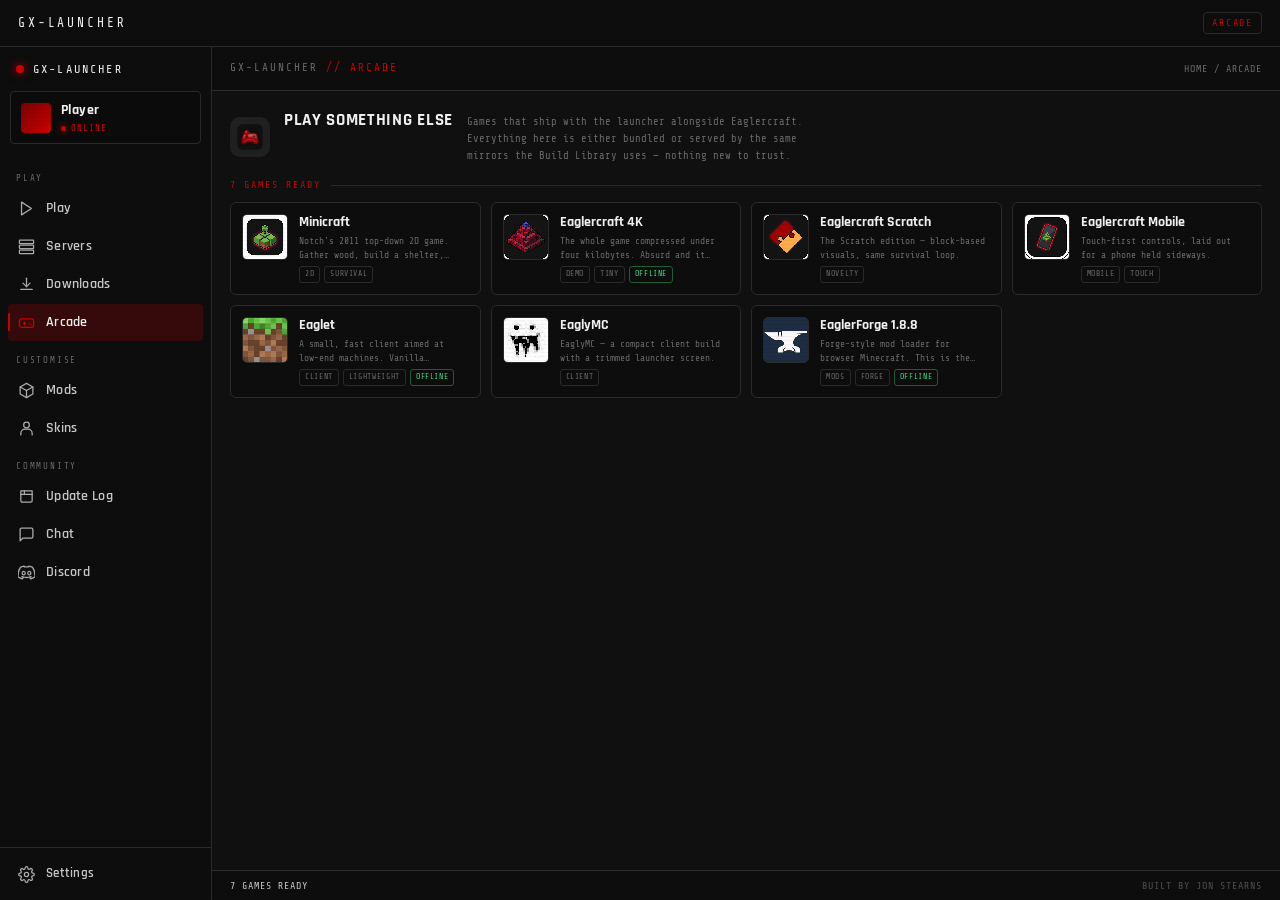
==== arcade.html @ 81efd7b9 "Add Arcade page for non-Minecraft games, fix top-bar layout - arcade.html/arcade.js/arcade-data.js: " ====
<!DOCTYPE html>
<html lang="en">
<head>
  <meta charset="UTF-8">
  <meta name="viewport" content="width=device-width, initial-scale=1.0, viewport-fit=cover">
  <title>Arcade — GX-Launcher</title>
  <link rel="icon" type="image/png" href="resources/main.png">
  <link rel="stylesheet" href="styles.css">
  <style>
    .arcade-wrap {
      flex: 1;
      min-height: 0;
      overflow-y: auto;
      padding: var(--pad);
    }
    .arcade-intro {
      display: flex;
      flex-wrap: wrap;
      align-items: baseline;
      gap: 8px 14px;
      margin-bottom: 14px;
    }
    .arcade-mark {
      width: 40px;
      height: 40px;
      border-radius: 10px;
      flex: none;
      align-self: center;
      border: 1px solid var(--line);
    }
    .arcade-intro h2 {
      font-size: 17px;
      font-weight: 700;
      letter-spacing: .04em;
      text-transform: uppercase;
      color: var(--text-bright);
    }
    .arcade-intro p {
      font-family: var(--mono);
      font-size: 10.5px;
      color: var(--text-dim);
      max-width: 62ch;
      line-height: 1.6;
    }

    .arcade-group { margin-bottom: 26px; }
    .arcade-group-title {
      display: flex;
      align-items: center;
      gap: 10px;
      font-family: var(--mono);
      font-size: 10px;
      letter-spacing: .2em;
      text-transform: uppercase;
      color: var(--accent);
      margin-bottom: 10px;
    }
    .arcade-group-title::after {
      content: '';
      flex: 1;
      height: 1px;
      background: var(--border);
    }

    .arcade-grid {
      display: grid;
      grid-template-columns: repeat(auto-fill, minmax(210px, 1fr));
      gap: 10px;
    }

    .game-card {
      position: relative;
      display: flex;
      gap: 11px;
      padding: 11px;
      background: var(--panel);
      border: 1px solid var(--border);
      border-radius: 6px;
      cursor: pointer;
      text-align: left;
      transition: border-color .14s, background .14s, transform .14s;
    }
    .game-card:hover {
      border-color: var(--accent);
      background: var(--bg2);
      transform: translateY(-1px);
    }
    .game-card:focus-visible { outline: 2px solid var(--accent); outline-offset: 2px; }

    .game-icon {
      width: 46px;
      height: 46px;
      flex: 0 0 auto;
      border-radius: 5px;
      background: var(--bg3);
      border: 1px solid var(--border);
      display: grid;
      place-items: center;
      overflow: hidden;
      font-family: var(--mono);
      font-size: 17px;
      color: var(--text-dim);
      image-rendering: pixelated;
    }
    .game-icon img { width: 100%; height: 100%; object-fit: contain; }

    .game-meta { min-width: 0; display: flex; flex-direction: column; gap: 3px; justify-content: center; }
    .game-name {
      font-size: 14px;
      font-weight: 700;
      color: var(--text-bright);
      line-height: 1.2;
      overflow: hidden;
      text-overflow: ellipsis;
      white-space: nowrap;
    }
    .game-blurb {
      font-family: var(--mono);
      font-size: 9.5px;
      line-height: 1.5;
      color: var(--text-dim);
      display: -webkit-box;
      -webkit-line-clamp: 2;
      -webkit-box-orient: vertical;
      overflow: hidden;
    }
    .game-tags { display: flex; gap: 4px; flex-wrap: wrap; margin-top: 1px; }

    .game-card .game-play {
      position: absolute;
      top: 9px; right: 9px;
      width: 22px; height: 22px;
      display: grid;
      place-items: center;
      border-radius: 50%;
      background: var(--accent);
      color: #fff;
      opacity: 0;
      transform: scale(.8);
      transition: opacity .14s, transform .14s;
    }
    .game-card:hover .game-play { opacity: 1; transform: scale(1); }
    .game-play svg { width: 10px; height: 10px; fill: currentColor; stroke: none; margin-left: 1px; }

    .arcade-empty {
      padding: 40px 20px;
      text-align: center;
      font-family: var(--mono);
      font-size: 11px;
      line-height: 1.9;
      color: var(--text-dim);
    }

    @media (max-width: 620px) {
      .arcade-grid { grid-template-columns: 1fr; }
      .arcade-wrap { padding: 10px; }
      .game-card { padding: 10px; }
    }
  </style>
</head>
<body>

<div class="launcher">

  <header class="titlebar">
    <button class="nav-toggle" onclick="gxToggleNav()" aria-label="Menu"><span></span><span></span><span></span></button>
    <div class="titlebar-title">GX-LAUNCHER</div>
    <div class="titlebar-right">
      <span class="titlebar-mark" id="gx-title-mark">arcade</span>
    </div>
  </header>

  <div class="content">

        <aside class="sidebar" id="gx-sidebar">
      <div class="sidebar-head">
        <div class="brand"><div class="brand-dot"></div><span class="brand-name">GX-LAUNCHER</span></div>
        <button class="sidebar-close" onclick="gxToggleNav()" aria-label="Close menu">&times;</button>
      </div>
      <div class="profile">
        <div class="profile-avatar" aria-hidden="true"></div>
        <div class="profile-text">
          <span class="profile-name" id="profile-name">Player</span>
          <span class="profile-status"><i class="status-dot"></i>ONLINE</span>
        </div>
      </div>
      <nav class="nav">
        <div class="nav-section-label">Play</div>
        <a class="nav-item" href="#" onclick="redirectToMain()"><svg class="nav-svg" viewBox="0 0 24 24"><polygon points="5 3 19 12 5 21 5 3"/></svg><span class="nav-label">Play</span></a>
        <a class="nav-item" href="#" onclick="redirectToServers()"><svg class="nav-svg" viewBox="0 0 24 24"><rect x="2" y="3" width="20" height="5" rx="1"/><rect x="2" y="10" width="20" height="5" rx="1"/><rect x="2" y="17" width="20" height="5" rx="1"/></svg><span class="nav-label">Servers</span></a>
        <a class="nav-item" href="#" onclick="redirectToDownloads()"><svg class="nav-svg" viewBox="0 0 24 24"><line x1="12" y1="3" x2="12" y2="15"/><polyline points="7 10 12 15 17 10"/><line x1="4" y1="19" x2="20" y2="19"/></svg><span class="nav-label">Downloads</span></a>
        <a class="nav-item active" href="arcade.html"><svg class="nav-svg" viewBox="0 0 24 24"><rect x="2" y="7" width="20" height="12" rx="3"/><line x1="7.5" y1="13" x2="10.5" y2="13"/><line x1="9" y1="11.5" x2="9" y2="14.5"/><circle cx="15.5" cy="12.5" r=".9" fill="currentColor" stroke="none"/><circle cx="17.8" cy="14.8" r=".9" fill="currentColor" stroke="none"/></svg><span class="nav-label">Arcade</span></a>
        <div class="nav-section-label">Customise</div>
        <a class="nav-item" href="#" onclick="redirectToMods()"><svg class="nav-svg" viewBox="0 0 24 24"><path d="M12 2l9 5v10l-9 5-9-5V7z"/><polyline points="3 7 12 12 21 7"/><line x1="12" y1="12" x2="12" y2="22"/></svg><span class="nav-label">Mods</span></a>
        <a class="nav-item" href="#" onclick="redirectToSkins()"><svg class="nav-svg" viewBox="0 0 24 24"><circle cx="12" cy="7" r="4"/><path d="M4 21v-2a6 6 0 0 1 6-6h4a6 6 0 0 1 6 6v2"/></svg><span class="nav-label">Skins</span></a>
        <div class="nav-section-label">Community</div>
        <a class="nav-item" href="#" onclick="redirectToNews()"><svg class="nav-svg" viewBox="0 0 24 24"><path d="M4 4h16v14a2 2 0 01-2 2H6a2 2 0 01-2-2V4z"/><line x1="4" y1="9" x2="20" y2="9"/><line x1="9" y1="4" x2="9" y2="9"/></svg><span class="nav-label">Update Log</span></a>
        <a class="nav-item" href="#" onclick="redirectToChat()"><svg class="nav-svg" viewBox="0 0 24 24"><path d="M21 15a2 2 0 01-2 2H7l-4 4V5a2 2 0 012-2h14a2 2 0 012 2z"/></svg><span class="nav-label">Chat</span></a>
        <a class="nav-item" href="#" onclick="window.open('https://discord.gg/qQBamNZSwz', '_blank')"><svg class="nav-svg" viewBox="0 0 24 24" fill="currentColor"><path d="M20.317 4.37a19.79 19.79 0 0 0-4.885-1.515.074.074 0 0 0-.079.037c-.21.375-.444.864-.608 1.25a18.27 18.27 0 0 0-5.487 0 12.64 12.64 0 0 0-.617-1.25.077.077 0 0 0-.079-.037A19.736 19.736 0 0 0 3.677 4.37a.07.07 0 0 0-.032.027C.533 9.046-.32 13.58.099 18.057a.082.082 0 0 0 .031.057 19.9 19.9 0 0 0 5.993 3.03.078.078 0 0 0 .084-.028 14.09 14.09 0 0 0 1.226-1.994.076.076 0 0 0-.041-.106 13.107 13.107 0 0 1-1.872-.892.077.077 0 0 1-.008-.128 10.2 10.2 0 0 0 .372-.292.074.074 0 0 1 .077-.01c3.928 1.793 8.18 1.793 12.062 0a.074.074 0 0 1 .078.01c.12.098.246.198.373.292a.077.077 0 0 1-.006.128 12.299 12.299 0 0 1-1.873.892.076.076 0 0 0-.04.106c.36.698.772 1.362 1.225 1.994a.076.076 0 0 0 .084.028 19.839 19.839 0 0 0 6.002-3.03.077.077 0 0 0 .032-.057c.5-5.177-.838-9.674-3.549-13.66a.061.061 0 0 0-.031-.028zM8.02 15.33c-1.183 0-2.157-1.085-2.157-2.419 0-1.333.955-2.419 2.157-2.419 1.21 0 2.176 1.096 2.157 2.42 0 1.333-.955 2.418-2.157 2.418zm7.975 0c-1.183 0-2.157-1.085-2.157-2.419 0-1.333.955-2.419 2.157-2.419 1.21 0 2.176 1.096 2.157 2.42 0 1.333-.946 2.418-2.157 2.418z"</svg><span class="nav-label">Discord</span></a>
      </nav>
      <div class="sidebar-foot">
        <a class="nav-item" href="#" onclick="redirectToSettings()"><svg class="nav-svg" viewBox="0 0 24 24"><circle cx="12" cy="12" r="3"/><path d="M19.4 15a1.65 1.65 0 00.33 1.82l.06.06a2 2 0 010 2.83 2 2 0 01-2.83 0l-.06-.06a1.65 1.65 0 00-1.82-.33 1.65 1.65 0 00-1 1.51V21a2 2 0 01-4 0v-.09A1.65 1.65 0 009 19.4a1.65 1.65 0 00-1.82.33l-.06.06a2 2 0 01-2.83-2.83l.06-.06A1.65 1.65 0 004.68 15a1.65 1.65 0 00-1.51-1H3a2 2 0 010-4h.09A1.65 1.65 0 004.6 9a1.65 1.65 0 00-.33-1.82l-.06-.06a2 2 0 012.83-2.83l.06.06A1.65 1.65 0 009 4.68a1.65 1.65 0 001-1.51V3a2 2 0 014 0v.09a1.65 1.65 0 001 1.51 1.65 1.65 0 001.82-.33l.06-.06a2 2 0 012.83 2.83l-.06.06A1.65 1.65 0 0019.4 9a1.65 1.65 0 001.51 1H21a2 2 0 010 4h-.09a1.65 1.65 0 00-1.51 1z"/></svg><span class="nav-label">Settings</span></a>
      </div>
    </aside>

    <main class="main-panel">
      <div class="top-bar">
        <div class="game-title">GX-LAUNCHER <span>// ARCADE</span></div>
        <div class="breadcrumb">HOME / ARCADE</div>
      </div>

      <div class="arcade-wrap">
        <div class="arcade-intro">
          <img class="arcade-mark" src="resources/icons/arcade.png" alt="">
          <h2>Play something else</h2>
          <p>Games that ship with the launcher alongside Eaglercraft. Everything here is either bundled
             or served by the same mirrors the Build Library uses — nothing new to trust.</p>
        </div>

        <div id="arcade-groups">
          <div class="arcade-empty">Loading games…</div>
        </div>
      </div>

      <div class="bottom-bar">
        <div class="status-line" id="status-line">READY</div>
        <div class="credit">Built by Jon Stearns</div>
      </div>
    </main>

  </div>
</div>

<div class="nav-scrim" id="nav-scrim" onclick="gxToggleNav()"></div>

<!-- Loading overlay -->
<div class="loading-overlay" id="loading-overlay">
  <div class="loading-text" id="loading-text">FETCHING...</div>
  <div class="loading-bar-wrap"><div class="loading-bar" id="loading-bar"></div></div>
</div>

<div class="toast" id="toast"></div>

<script src="local-builds.js" defer></script>
<script src="builds-data.js" defer></script>
<script src="catalog.js" defer></script>
<script src="arcade-data.js" defer></script>
<script src="script.js" defer></script>
<script src="arcade.js" defer></script>
</body>
</html>
---- styles.css ----
@import url('https://fonts.googleapis.com/css2?family=Share+Tech+Mono&family=Rajdhani:wght@500;600;700&display=swap');

/* ============================================================
   GX-LAUNCHER 3.0 — LAYOUT

   Structure
     .launcher      viewport-sized shell
       .titlebar    slim top bar: menu toggle, name, page
       .content     flex row
         .sidebar   fixed rail (drawer under 1000px)
         .main-panel
           .play-workspace  stage + library (single column under 900px)
           .statusbar       bottom status strip

   Token-driven: every colour comes from a --var so the nine themes in
   settings keep working without touching a single rule here.
   ============================================================ */

/* ===== TOKENS ===== */
:root {
  --ui-scale:    1;

  --accent:      #cc0000;
  --accent-hi:   #ff2222;
  --accent-dim:  #7a0000;
  --accent-glow: rgba(200, 0, 0, 0.22);
  --bg:          #070707;
  --bg2:         #0b0b0b;
  --bg3:         #101010;
  --panel:       #0d0d0d;
  --border:      #242424;
  --border2:     #8a0000;
  --scroll:      #3a3a3a;
  --line2:       #404040;
  --text:        #c8c8c8;
  --text-dim:    #6a6a6a;
  --text-bright: #f2f2f2;
  --hover:       rgba(255,255,255,0.04);

  --mono:        'Share Tech Mono', ui-monospace, monospace;
  --sans:        'Rajdhani', 'Segoe UI', system-ui, sans-serif;

  /* layout rhythm */
  --rail-w:      212px;
  --titlebar-h:  46px;
  --statusbar-h: 30px;
  --radius:      4px;
  --gap:         14px;
  --pad:         18px;

  /* elevation */
  --shadow-sm:   0 1px 2px rgba(0,0,0,.4);
  --shadow-md:   0 8px 24px rgba(0,0,0,.45);
  --shadow-lg:   0 18px 48px rgba(0,0,0,.55);
}

/* ---- theme overrides (kept from the 2.x set) ---- */
[data-theme="green"] {
  --accent:      #00cc44;
  --accent-hi:   #00ff55;
  --accent-dim:  #006622;
  --accent-glow: rgba(0, 180, 60, 0.15);
  --border2:     #404040;
}
[data-theme="blood"] {
  --accent:      #cc0000;
  --accent-hi:   #ff4444;
  --accent-dim:  #800000;
  --accent-glow: rgba(200, 0, 0, 0.22);
  --border2:     #4a0000;
  --bg:          #070707;
  --bg2:         #0b0b0b;
  --bg3:         #101010;
  --panel:       #0d0d0d;
}
[data-theme="midnight"] {
  --accent:      #5566ff;
  --accent-hi:   #7788ff;
  --accent-dim:  #2233bb;
  --accent-glow: rgba(80, 100, 255, 0.18);
  --border2:     #1a2050;
  --bg:          #070710;
  --bg2:         #0c0c1a;
  --bg3:         #111125;
  --panel:       #0e0e1e;
}
[data-theme="ash"] {
  --accent:      #999999;
  --accent-hi:   #cccccc;
  --accent-dim:  #555555;
  --accent-glow: rgba(150, 150, 150, 0.15);
  --border2:     #404040;
}
[data-theme="amber"] {
  --accent:      #cc7700;
  --accent-hi:   #ffaa00;
  --accent-dim:  #7a4400;
  --accent-glow: rgba(200, 120, 0, 0.18);
  --border2:     #3a2200;
  --bg:          #090600;
  --bg2:         #100d00;
  --bg3:         #181200;
  --panel:       #130f00;
}
[data-theme="blue"] {
  --accent:      #3d8bff;
  --accent-hi:   #6aa8ff;
  --accent-dim:  #1c4a99;
  --accent-glow: rgba(60, 130, 255, 0.16);
  --border2:     #404040;
}
[data-theme="amber-grey"] {
  --accent:      #e07b00;
  --accent-hi:   #ffa326;
  --accent-dim:  #8a4a00;
  --accent-glow: rgba(224, 123, 0, 0.16);
  --border2:     #404040;
}
[data-theme="matrix"] {
  --accent:      #00cc44;
  --accent-hi:   #00ff55;
  --accent-dim:  #006622;
  --accent-glow: rgba(0, 180, 60, 0.15);
  --bg:          #010a04;
  --bg2:         #04110a;
  --bg3:         #07180e;
  --panel:       #05130a;
  --border:      #12331f;
  --border2:     #003318;
  --text:        #9fd9b0;
  --text-dim:    #2f6b44;
  --text-bright: #d6ffe3;
}
[data-theme="light"] {
  --accent:      #cc0000;
  --accent-hi:   #e01010;
  --accent-dim:  #e8a0a0;
  --accent-glow: rgba(200, 0, 0, 0.12);
  --bg:          #f1f1f1;
  --bg2:         #e7e7e7;
  --bg3:         #dddddd;
  --panel:       #fafafa;
  --border:      #cfcfcf;
  --border2:     #b5b5b5;
  --text:        #333333;
  --text-dim:    #7a7a7a;
  --text-bright: #111111;
  --hover:       rgba(0,0,0,0.05);
  --scroll:      #b5b5b5;
  --line2:       #b5b5b5;
}

/* ===== RESET ===== */
*, *::before, *::after { margin: 0; padding: 0; box-sizing: border-box; }
html { height: 100%; -webkit-text-size-adjust: 100%; }
body {
  width: 100%;
  height: 100%;
  overflow: hidden;
  background: var(--bg);
  color: var(--text);
  font-family: var(--sans);
  font-size: 15px;
  line-height: 1.35;
  display: flex;
  flex-direction: column;
  -webkit-font-smoothing: antialiased;
}
button, input, select { font: inherit; color: inherit; }
button { background: none; border: none; cursor: pointer; }
svg { stroke: currentColor; fill: none; stroke-width: 1.8; stroke-linecap: round; stroke-linejoin: round; }
a { color: inherit; text-decoration: none; }
::selection { background: var(--accent); color: #fff; }

/* scanline texture, opt-out via reduce-motion */
body::before {
  content: '';
  position: fixed;
  inset: 0;
  pointer-events: none;
  z-index: 9000;
  opacity: .5;
  background: repeating-linear-gradient(0deg, transparent, transparent 3px, rgba(0,0,0,.06) 3px, rgba(0,0,0,.06) 4px);
}

/* ===== SCROLLBARS ===== */
* { scrollbar-width: thin; scrollbar-color: var(--scroll) transparent; }
*::-webkit-scrollbar { width: 8px; height: 8px; }
*::-webkit-scrollbar-track { background: transparent; }
*::-webkit-scrollbar-thumb { background: var(--scroll); border-radius: 4px; border: 2px solid transparent; background-clip: padding-box; }
*::-webkit-scrollbar-thumb:hover { background: var(--text-dim); background-clip: padding-box; }

/* ===== SHELL ===== */
.launcher {
  flex: 0 0 auto;
  width: 100%;
  height: 100%;
  min-height: 0;
  display: flex;
  flex-direction: column;
  background: var(--bg2);
  position: relative;
  overflow: hidden;
}
/* zoom scales the resolved box, so divide first to stay viewport-sized */
@supports (zoom: 1) {
  .launcher {
    zoom: var(--ui-scale);
    width: calc(100% / var(--ui-scale));
    height: calc(100% / var(--ui-scale));
  }
}

/* ===== TITLEBAR ===== */
.titlebar {
  height: var(--titlebar-h);
  flex-shrink: 0;
  display: flex;
  align-items: center;
  gap: 12px;
  padding: 0 var(--pad);
  background: var(--panel);
  border-bottom: 1px solid var(--border);
  padding-top: env(safe-area-inset-top);
  box-sizing: content-box;
}
.titlebar-title {
  font-family: var(--mono);
  font-size: 13px;
  letter-spacing: .22em;
  text-transform: uppercase;
  color: var(--text-bright);
}
.titlebar-right { margin-left: auto; display: flex; align-items: center; gap: 10px; }
.titlebar-mark {
  font-family: var(--mono);
  font-size: 10px;
  letter-spacing: .18em;
  text-transform: uppercase;
  color: var(--accent);
  border: 1px solid var(--border);
  padding: 3px 8px;
  border-radius: var(--radius);
}
.nav-toggle {
  display: none;
  width: 34px; height: 34px;
  flex-direction: column;
  justify-content: center;
  gap: 4px;
  padding: 0 7px;
  border: 1px solid var(--border);
  border-radius: var(--radius);
}
.nav-toggle span { display: block; height: 1.5px; background: var(--text); border-radius: 1px; }
.nav-toggle:hover { border-color: var(--accent); }
.nav-toggle:hover span { background: var(--accent); }

/* ===== CONTENT ROW ===== */
.content {
  flex: 1;
  min-height: 0;
  display: flex;
  overflow: hidden;
}

/* ===== SIDEBAR ===== */
.sidebar {
  width: var(--rail-w);
  flex-shrink: 0;
  display: flex;
  flex-direction: column;
  gap: 2px;
  background: var(--panel);
  border-right: 1px solid var(--border);
  overflow: hidden;
}
.sidebar-head {
  display: flex;
  align-items: center;
  gap: 9px;
  padding: 14px 16px 12px;
}
.brand { display: flex; align-items: center; gap: 9px; min-width: 0; }
.brand-dot {
  width: 8px; height: 8px;
  border-radius: 50%;
  background: var(--accent);
  box-shadow: 0 0 10px var(--accent);
  flex-shrink: 0;
}
.brand-name {
  font-family: var(--mono);
  font-size: 12px;
  letter-spacing: .18em;
  color: var(--text-bright);
  white-space: nowrap;
}
.sidebar-close { display: none; margin-left: auto; font-size: 22px; line-height: 1; color: var(--text-dim); }

.profile {
  display: flex;
  align-items: center;
  gap: 10px;
  margin: 0 10px 10px;
  padding: 9px 10px;
  background: var(--bg2);
  border: 1px solid var(--border);
  border-radius: var(--radius);
}
.profile-avatar {
  width: 30px; height: 30px;
  flex-shrink: 0;
  border-radius: var(--radius);
  background:
    linear-gradient(135deg, var(--accent-dim), var(--accent)),
    var(--bg3);
  image-rendering: pixelated;
}
.profile-text { min-width: 0; display: flex; flex-direction: column; gap: 2px; }
.profile-name {
  font-size: 14px;
  font-weight: 700;
  color: var(--text-bright);
  letter-spacing: .03em;
  white-space: nowrap;
  overflow: hidden;
  text-overflow: ellipsis;
}
.profile-status {
  font-family: var(--mono);
  font-size: 9px;
  letter-spacing: .12em;
  color: var(--accent);
  display: flex;
  align-items: center;
  gap: 5px;
}
.status-dot {
  width: 5px; height: 5px;
  border-radius: 50%;
  background: var(--accent);
  box-shadow: 0 0 6px var(--accent);
  display: inline-block;
}

.nav {
  flex: 1;
  min-height: 0;
  overflow-y: auto;
  padding: 4px 8px 8px;
  display: flex;
  flex-direction: column;
  gap: 1px;
}
.nav-section-label {
  font-family: var(--mono);
  font-size: 9px;
  letter-spacing: .2em;
  text-transform: uppercase;
  color: var(--text-dim);
  padding: 12px 8px 5px;
}
.nav-item {
  position: relative;
  display: flex;
  align-items: center;
  gap: 11px;
  padding: 9px 10px;
  border-radius: var(--radius);
  font-size: 14px;
  font-weight: 600;
  letter-spacing: .02em;
  color: var(--text);
  transition: background .12s, color .12s;
}
.nav-item:hover { background: var(--hover); color: var(--text-bright); }
.nav-item.active { background: var(--accent-glow); color: var(--text-bright); }
.nav-item.active::before {
  content: '';
  position: absolute;
  left: 0; top: 50%;
  transform: translateY(-50%);
  width: 2px; height: 18px;
  background: var(--accent);
  border-radius: 2px;
}
.nav-svg { width: 17px; height: 17px; flex-shrink: 0; opacity: .85; }
.nav-item.active .nav-svg { opacity: 1; color: var(--accent); }
.nav-label { white-space: nowrap; overflow: hidden; text-overflow: ellipsis; }

.sidebar-foot {
  flex-shrink: 0;
  padding: 8px;
  border-top: 1px solid var(--border);
}
.sidebar-foot .nav-item { font-size: 13px; }

.nav-scrim {
  display: none;
  position: fixed;
  inset: 0;
  z-index: 70;
  background: rgba(0,0,0,.6);
  backdrop-filter: blur(2px);
}

/* ===== MAIN PANEL ===== */
.main-panel {
  flex: 1;
  min-width: 0;
  min-height: 0;
  display: flex;
  flex-direction: column;
  background: var(--bg3);
}

/* ===== PLAY WORKSPACE ===== */
.play-workspace {
  flex: 1;
  min-height: 0;
  display: grid;
  grid-template-columns: minmax(0, 1fr) 340px;
  gap: var(--gap);
  padding: var(--gap);
  overflow: hidden;
}

/* ---- stage ---- */
.stage {
  position: relative;
  min-width: 0;
  display: flex;
  flex-direction: column;
  justify-content: flex-end;
  border: 1px solid var(--border);
  border-radius: 6px;
  overflow: hidden;
  background: #0a0a0a;
  isolation: isolate;
}
.stage-art { position: absolute; inset: 0; z-index: -1; }
.stage-image {
  width: 100%; height: 100%;
  object-fit: cover;
  object-position: center;
  opacity: .55;
  display: block;
}
.stage-scrim {
  position: absolute; inset: 0;
  background:
    linear-gradient(to top, rgba(5,5,5,.97) 0%, rgba(5,5,5,.82) 38%, rgba(5,5,5,.25) 72%, rgba(5,5,5,.55) 100%),
    radial-gradient(120% 80% at 20% 100%, var(--accent-glow), transparent 60%);
}
.stage-body {
  padding: clamp(18px, 3vw, 34px);
  display: flex;
  flex-direction: column;
  gap: 10px;
  max-width: 640px;
}
.stage-eyebrow {
  display: flex;
  align-items: center;
  gap: 8px;
  font-family: var(--mono);
  font-size: 10px;
  letter-spacing: .14em;
  text-transform: uppercase;
  color: var(--text-dim);
}
.dot-live {
  width: 6px; height: 6px;
  border-radius: 50%;
  background: var(--accent);
  box-shadow: 0 0 8px var(--accent);
  animation: gx-pulse 2.4s ease-in-out infinite;
  flex-shrink: 0;
}
@keyframes gx-pulse { 0%,100% { opacity: 1 } 50% { opacity: .35 } }

.stage-title {
  font-size: clamp(24px, 3.4vw, 40px);
  line-height: 1.05;
  font-weight: 700;
  letter-spacing: -.01em;
  color: var(--text-bright);
  text-wrap: balance;
}
.stage-sub {
  font-size: 14px;
  color: var(--text);
  max-width: 46ch;
  line-height: 1.5;
}
.stage-tags { display: flex; flex-wrap: wrap; gap: 6px; min-height: 0; }

.stage-actions {
  display: flex;
  flex-wrap: wrap;
  align-items: center;
  gap: 8px;
  margin-top: 6px;
}
.play-button {
  display: inline-flex;
  align-items: center;
  gap: 9px;
  height: 44px;
  padding: 0 26px;
  background: var(--accent);
  color: #fff;
  font-family: var(--sans);
  font-size: 15px;
  font-weight: 700;
  letter-spacing: .12em;
  text-transform: uppercase;
  border-radius: var(--radius);
  box-shadow: 0 6px 20px var(--accent-glow);
  transition: background .14s, transform .14s, box-shadow .14s, opacity .14s;
}
.play-button svg { width: 15px; height: 15px; fill: currentColor; stroke: none; }
.play-button:hover:not(:disabled) { background: var(--accent-hi); transform: translateY(-1px); box-shadow: 0 10px 26px var(--accent-glow); }
.play-button:active:not(:disabled) { transform: translateY(0); }
.play-button:disabled { opacity: .35; cursor: not-allowed; box-shadow: none; }

.btn-secondary, .btn-ghost {
  display: inline-flex;
  align-items: center;
  gap: 7px;
  height: 44px;
  padding: 0 16px;
  border: 1px solid var(--border);
  border-radius: var(--radius);
  background: rgba(255,255,255,.02);
  color: var(--text);
  font-family: var(--sans);
  font-size: 14px;
  font-weight: 600;
  letter-spacing: .04em;
  transition: border-color .14s, color .14s, background .14s;
}
.btn-secondary svg, .btn-ghost svg { width: 15px; height: 15px; }
.btn-secondary:hover, .btn-ghost:hover { border-color: var(--accent); color: var(--text-bright); background: var(--accent-glow); }
.btn-ghost { background: transparent; color: var(--text-dim); }

/* ---- library ---- */
.library {
  display: flex;
  flex-direction: column;
  min-height: 0;
  border: 1px solid var(--border);
  border-radius: 6px;
  background: var(--panel);
  overflow: hidden;
}
.library-head {
  display: flex;
  align-items: center;
  justify-content: space-between;
  gap: 10px;
  padding: 12px 13px;
  border-bottom: 1px solid var(--border);
}
.library-title { display: flex; align-items: baseline; gap: 8px; min-width: 0; }
.library-title h2 {
  font-size: 15px;
  font-weight: 700;
  letter-spacing: .06em;
  text-transform: uppercase;
  color: var(--text-bright);
}
.library-count {
  font-family: var(--mono);
  font-size: 10px;
  color: var(--text-dim);
  letter-spacing: .08em;
}
.mode-badge {
  display: inline-flex;
  align-items: center;
  gap: 6px;
  padding: 4px 8px;
  border: 1px solid var(--border);
  border-radius: var(--radius);
  font-family: var(--mono);
  font-size: 9px;
  letter-spacing: .1em;
  color: var(--text-dim);
  white-space: nowrap;
}
.mode-badge:hover { border-color: var(--accent); }
.mode-badge-val { color: var(--accent); }

.library-filter {
  display: flex;
  gap: 7px;
  padding: 10px 12px;
  border-bottom: 1px solid var(--border);
}
.search-box {
  flex: 1;
  min-width: 0;
  display: flex;
  align-items: center;
  gap: 8px;
  padding: 0 10px;
  height: 36px;
  background: var(--bg);
  border: 1px solid var(--border);
  border-radius: var(--radius);
  transition: border-color .14s;
}
.search-box:focus-within { border-color: var(--accent); }
.search-box svg { width: 14px; height: 14px; color: var(--text-dim); flex-shrink: 0; }
.search-box input {
  flex: 1;
  min-width: 0;
  background: none;
  border: none;
  outline: none;
  font-family: var(--mono);
  font-size: 12px;
  color: var(--text-bright);
}
.search-box input::placeholder { color: var(--text-dim); }
.upload-btn {
  width: 36px; height: 36px;
  flex-shrink: 0;
  display: grid;
  place-items: center;
  border: 1px solid var(--border);
  border-radius: var(--radius);
  color: var(--text-dim);
}
.upload-btn svg { width: 15px; height: 15px; }
.upload-btn:hover { border-color: var(--accent); color: var(--accent); }

.library-chips {
  display: flex;
  gap: 5px;
  padding: 9px 12px;
  overflow-x: auto;
  border-bottom: 1px solid var(--border);
  scrollbar-width: none;
}
.library-chips::-webkit-scrollbar { display: none; }
.gx-chip {
  flex: 0 0 auto;
  font-family: var(--mono);
  font-size: 10px;
  letter-spacing: .06em;
  text-transform: uppercase;
  padding: 5px 9px;
  border: 1px solid var(--border);
  border-radius: 20px;
  color: var(--text-dim);
  white-space: nowrap;
  transition: color .12s, border-color .12s, background .12s;
}
.gx-chip b { font-weight: 400; opacity: .55; margin-left: 4px; }
.gx-chip:hover { color: var(--text); border-color: var(--text-dim); }
.gx-chip.on { color: #fff; background: var(--accent); border-color: var(--accent); }
.gx-chip.on b { opacity: .8; color: #fff; }

.library-list {
  flex: 1;
  min-height: 0;
  overflow-y: auto;
  padding: 6px;
  overscroll-behavior: contain;
}
.version-group-label {
  position: sticky;
  top: -6px;
  z-index: 1;
  font-family: var(--mono);
  font-size: 9px;
  letter-spacing: .18em;
  text-transform: uppercase;
  color: var(--text-dim);
  background: var(--panel);
  padding: 9px 8px 5px;
  margin-top: 2px;
}
.gx-tag {
  font-family: var(--mono);
  font-size: 8px;
  letter-spacing: .08em;
  padding: 2px 5px;
  border: 1px solid var(--border);
  border-radius: 3px;
  color: var(--text-dim);
  flex: 0 0 auto;
}
.gx-tag.wasm { color: #ffb300; border-color: #6b4a00; }
.gx-tag.local { color: #3ddc84; border-color: #1f5c3a; }
.gx-empty {
  padding: 30px 16px;
  text-align: center;
  font-family: var(--mono);
  font-size: 11px;
  line-height: 1.9;
  color: var(--text-dim);
}

/* build rows */
.version-option {
  display: flex;
  align-items: center;
  gap: 9px;
  padding: 9px 10px;
  border-radius: var(--radius);
  font-family: var(--mono);
  font-size: 12.5px;
  color: var(--text);
  cursor: pointer;
  border: 1px solid transparent;
  transition: background .1s, border-color .1s, color .1s;
}
.version-option > span:first-of-type {
  flex: 1;
  min-width: 0;
  overflow: hidden;
  text-overflow: ellipsis;
  white-space: nowrap;
}
.version-option img { width: 16px; height: 16px; image-rendering: pixelated; flex-shrink: 0; }
.version-option:hover { background: var(--hover); color: var(--text-bright); }
.version-option.active-ver {
  background: var(--accent-glow);
  border-color: var(--accent);
  color: var(--text-bright);
}

/* ===== STATUS BAR ===== */
.statusbar {
  height: var(--statusbar-h);
  flex-shrink: 0;
  display: flex;
  align-items: center;
  gap: 14px;
  padding: 0 var(--pad) env(safe-area-inset-bottom);
  background: var(--panel);
  border-top: 1px solid var(--border);
  font-family: var(--mono);
  font-size: 10px;
  letter-spacing: .1em;
  text-transform: uppercase;
  color: var(--text-dim);
}
.status-line { color: var(--text); white-space: nowrap; overflow: hidden; text-overflow: ellipsis; }
.status-line .hl { color: var(--accent); }
.status-meta { margin-left: auto; white-space: nowrap; }
.credit { white-space: nowrap; opacity: .7; }

/* ===== LOADING ===== */
.loading-overlay {
  position: fixed;
  inset: 0;
  z-index: 12000;
  display: none;
  flex-direction: column;
  align-items: center;
  justify-content: center;
  gap: 16px;
  background: rgba(4,4,4,.94);
  backdrop-filter: blur(3px);
}
.loading-overlay.show { display: flex; }
.loading-text {
  font-family: var(--mono);
  font-size: 12px;
  letter-spacing: .2em;
  color: var(--text-bright);
  text-transform: uppercase;
}
.loading-bar-wrap {
  width: min(320px, 70vw);
  height: 4px;
  background: var(--border);
  border-radius: 2px;
  overflow: hidden;
}
.loading-bar {
  height: 100%;
  width: 0;
  background: var(--accent);
  box-shadow: 0 0 12px var(--accent);
  transition: width .12s linear;
}

/* ===== TOAST ===== */
.toast {
  position: fixed;
  left: 50%;
  bottom: 26px;
  transform: translate(-50%, 20px);
  z-index: 13000;
  max-width: min(560px, calc(100vw - 32px));
  padding: 11px 18px;
  background: var(--panel);
  border: 1px solid var(--accent);
  border-radius: var(--radius);
  box-shadow: var(--shadow-lg);
  font-family: var(--mono);
  font-size: 11.5px;
  line-height: 1.5;
  color: var(--text-bright);
  opacity: 0;
  pointer-events: none;
  transition: opacity .18s, transform .18s;
}
.toast.show { opacity: 1; transform: translate(-50%, 0); }
.toast.error { border-color: #e74c3c; color: #ffb3ab; }

/* ============================================================
   SECONDARY PAGES (servers, downloads, mods, skins, chat, news)
   These keep their own content markup; they just inherit the shell.
   ============================================================ */
.servers-top-bar, .content-header, .page-header {
  flex-shrink: 0;
  display: flex;
  align-items: center;
  justify-content: space-between;
  gap: 12px;
  padding: 0 var(--pad);
  height: 44px;
  background: var(--panel);
  border-bottom: 1px solid var(--border);
}
.servers-title, .content-title {
  font-family: var(--mono);
  font-size: 11px;
  letter-spacing: .18em;
  text-transform: uppercase;
  color: var(--text-dim);
}
.servers-title span { color: var(--accent); }
.status-indicator {
  width: 6px; height: 6px;
  border-radius: 50%;
  background: var(--text-dim);
  display: inline-block;
  margin-left: 8px;
}
.status-indicator.active { background: var(--accent); box-shadow: 0 0 8px var(--accent); }

/* generic scrollable body used by the simple pages */
.page-body {
  flex: 1;
  min-height: 0;
  overflow-y: auto;
  padding: var(--pad);
}

/* ============================================================
   SETTINGS
   ============================================================ */
.settings-scroll {
  flex: 1;
  min-height: 0;
  overflow-y: auto;
  padding: 20px var(--pad) 40px;
  max-width: 940px;
  width: 100%;
}
.settings-section { margin-bottom: 26px; }
.settings-section-title {
  display: flex;
  align-items: center;
  gap: 10px;
  font-family: var(--mono);
  font-size: 10px;
  letter-spacing: .2em;
  text-transform: uppercase;
  color: var(--accent);
  margin-bottom: 9px;
}
.settings-section-title::after {
  content: '';
  flex: 1;
  height: 1px;
  background: var(--border);
}
.settings-row {
  display: flex;
  align-items: center;
  justify-content: space-between;
  gap: 20px;
  padding: 13px 15px;
  background: var(--panel);
  border: 1px solid var(--border);
  border-radius: var(--radius);
  margin-bottom: 4px;
  transition: border-color .13s;
}
.settings-row:hover { border-color: var(--text-dim); }
.settings-label {
  font-size: 14px;
  font-weight: 600;
  color: var(--text-bright);
  letter-spacing: .02em;
}
.settings-desc {
  font-family: var(--mono);
  font-size: 10px;
  line-height: 1.6;
  color: var(--text-dim);
  margin-top: 3px;
}
.settings-input {
  background: var(--bg);
  border: 1px solid var(--border);
  border-radius: var(--radius);
  color: var(--text-bright);
  font-family: var(--mono);
  font-size: 12px;
  padding: 8px 10px;
  outline: none;
  min-width: 0;
}
.settings-input:focus { border-color: var(--accent); }
.settings-btn, .settings-btn-ghost {
  height: 34px;
  padding: 0 14px;
  border-radius: var(--radius);
  font-family: var(--mono);
  font-size: 11px;
  letter-spacing: .06em;
  white-space: nowrap;
  border: 1px solid var(--accent);
  background: var(--accent);
  color: #fff;
  transition: background .13s, border-color .13s, color .13s;
}
.settings-btn:hover { background: var(--accent-hi); border-color: var(--accent-hi); }
.settings-btn-ghost {
  background: transparent;
  border-color: var(--border);
  color: var(--text);
}
.settings-btn-ghost:hover { border-color: var(--accent); color: var(--accent); }
.settings-btn-ghost.selected { border-color: var(--accent); color: var(--accent); background: var(--accent-glow); }

.theme-grid { display: grid; grid-template-columns: repeat(5, 1fr); gap: 7px; margin-top: 10px; }
.theme-swatch {
  padding: 10px 6px;
  border: 1px solid var(--border);
  border-radius: var(--radius);
  cursor: pointer;
  text-align: center;
  font-family: var(--mono);
  font-size: 9px;
  letter-spacing: .06em;
  color: var(--text-dim);
  display: flex;
  flex-direction: column;
  align-items: center;
  gap: 6px;
  transition: border-color .13s, color .13s;
}
.theme-swatch:hover, .theme-swatch.selected { border-color: var(--accent); color: var(--text-bright); }
.theme-swatch .swatch-dot { width: 14px; height: 14px; border-radius: 50%; }

.mode-grid { display: grid; grid-template-columns: repeat(3, 1fr); gap: 7px; margin-top: 10px; }
.mode-card {
  padding: 12px;
  border: 1px solid var(--border);
  border-radius: var(--radius);
  cursor: pointer;
  background: var(--panel);
  transition: border-color .13s, background .13s;
}
.mode-card:hover { border-color: var(--text-dim); }
.mode-card.selected { border-color: var(--accent); background: var(--accent-glow); }
.mode-card-title {
  font-size: 13px;
  font-weight: 700;
  color: var(--text-bright);
  letter-spacing: .03em;
  margin-bottom: 4px;
}
.mode-card-desc { font-family: var(--mono); font-size: 9.5px; line-height: 1.6; color: var(--text-dim); }

.sw { position: relative; display: inline-block; width: 40px; height: 22px; flex: 0 0 auto; cursor: pointer; }
.sw input { opacity: 0; width: 0; height: 0; }
.sw i {
  position: absolute; inset: 0;
  background: var(--bg);
  border: 1px solid var(--border);
  border-radius: 12px;
  transition: background .14s, border-color .14s;
}
.sw i::after {
  content: '';
  position: absolute; left: 3px; top: 3px;
  width: 14px; height: 14px;
  border-radius: 50%;
  background: var(--text-dim);
  transition: transform .14s, background .14s;
}
.sw input:checked + i { background: var(--accent-glow); border-color: var(--accent); }
.sw input:checked + i::after { transform: translateX(18px); background: var(--accent); }
.sw input:focus-visible + i { outline: 2px solid var(--accent); outline-offset: 2px; }

.wisp-compat-note {
  margin-top: 10px;
  padding: 10px 12px;
  border-left: 2px solid var(--accent);
  background: var(--bg2);
  font-family: var(--mono);
  font-size: 10px;
  line-height: 1.7;
  color: var(--text-dim);
}
.wisp-compat-note span { color: var(--text); }
.wisp-compat-note code { color: var(--accent); font-size: 10px; }

/* ---- source + download lists ---- */
.gx-sourcelist { display: flex; flex-direction: column; gap: 3px; font-family: var(--mono); }
.gx-source {
  display: grid;
  grid-template-columns: 96px 1fr auto;
  gap: 10px;
  align-items: baseline;
  padding: 7px 10px;
  border: 1px solid var(--border);
  border-radius: var(--radius);
  background: var(--bg2);
  font-size: 10.5px;
}
.gx-source-id { color: var(--accent); }
.gx-source-label { color: var(--text-dim); }
.gx-source-n { font-size: 9px; text-transform: uppercase; letter-spacing: .08em; color: var(--text-dim); }
.gx-source.off { opacity: .5; }
.gx-source.off .gx-source-id { color: var(--text-dim); text-decoration: line-through; }
.gx-source-note { font-size: 9px; color: var(--text-dim); line-height: 1.6; padding: 0 10px 6px 116px; }

.gx-downloads { display: flex; flex-direction: column; gap: 3px; font-family: var(--mono); }
.gx-dl {
  display: grid;
  grid-template-columns: 1fr auto auto auto;
  gap: 10px;
  align-items: center;
  padding: 7px 10px;
  border: 1px solid var(--border);
  border-radius: var(--radius);
  background: var(--bg2);
  font-size: 10.5px;
}
.gx-dl-name { color: var(--text); overflow: hidden; text-overflow: ellipsis; white-space: nowrap; }
.gx-dl-size { color: #3ddc84; font-size: 9px; }
.gx-dl-when { color: var(--text-dim); font-size: 9px; }
.gx-dl-del {
  border: 1px solid var(--border);
  border-radius: 3px;
  color: var(--text-dim);
  font-size: 13px;
  line-height: 1;
  padding: 2px 6px;
}
.gx-dl-del:hover { color: #e74c3c; border-color: #e74c3c; }

/* ============================================================
   RESPONSIVE
   ============================================================ */

/* tablet: narrower rail, single-column workspace */
@media (max-width: 1080px) {
  :root { --rail-w: 186px; --gap: 12px; --pad: 14px; }
  .play-workspace { grid-template-columns: minmax(0, 1fr) 300px; }
}

@media (max-width: 900px) {
  .play-workspace {
    grid-template-columns: minmax(0, 1fr);
    grid-template-rows: minmax(150px, 34%) minmax(0, 1fr);
    gap: 10px;
  }
  .stage-body { padding: 18px; gap: 7px; }
  .stage-sub { display: none; }
  .stage-title { font-size: clamp(20px, 5vw, 28px); }
  .play-button, .btn-secondary, .btn-ghost { height: 40px; padding: 0 14px; font-size: 13px; }
  .play-button { padding: 0 20px; }
}

/* phone: rail becomes a drawer */
@media (max-width: 1000px) {
  .nav-toggle { display: flex; }
  .sidebar {
    position: fixed;
    top: 0; left: 0; bottom: 0;
    width: min(84vw, 300px);
    z-index: 80;
    transform: translateX(-102%);
    transition: transform .22s ease;
    box-shadow: var(--shadow-lg);
    padding-top: env(safe-area-inset-top);
    padding-bottom: env(safe-area-inset-bottom);
  }
  .sidebar.open { transform: none; }
  .sidebar-close { display: block; }
  .nav-scrim.show { display: block; }
  .nav-item { padding: 11px 10px; }
  .titlebar-mark { display: none; }
}

@media (max-width: 620px) {
  :root { --pad: 10px; --gap: 8px; --titlebar-h: 44px; }
  .titlebar-title { font-size: 11px; letter-spacing: .16em; }
  .play-workspace { grid-template-rows: minmax(132px, 30%) minmax(0, 1fr); }

  .stage-eyebrow { display: none; }
  .stage-tags { display: none; }
  .stage-title { font-size: 19px; }
  .stage-body { padding: 13px; gap: 8px; }
  .stage-actions { gap: 6px; margin-top: 2px; }
  .play-button { flex: 1 1 auto; justify-content: center; }
  .btn-ghost { display: none; }

  .library-head { padding: 9px 10px; }
  .library-title h2 { font-size: 13px; }
  .library-filter { padding: 8px 10px; }
  .library-chips { padding: 7px 10px; }
  .search-box input { font-size: 16px; }   /* no iOS zoom-on-focus */
  .version-option { padding: 10px 8px; font-size: 13px; }

  .statusbar { gap: 8px; font-size: 9px; }
  .status-meta, .credit { display: none; }
  .toast { bottom: 14px; font-size: 11px; }
}

@media (max-height: 500px) and (orientation: landscape) {
  .play-workspace { grid-template-rows: minmax(0, 1fr); grid-template-columns: minmax(0,1fr) 290px; }
  .stage-sub, .stage-tags, .stage-eyebrow { display: none; }
  .stage-body { padding: 12px; }
  .stage-title { font-size: 17px; }
  .play-button, .btn-secondary, .btn-ghost { height: 34px; }
}

/* touch targets */
@media (hover: none) {
  .version-option { min-height: 44px; }
  .nav-item { min-height: 46px; }
  .gx-chip { padding: 7px 11px; }
  .settings-btn, .settings-btn-ghost { min-height: 38px; }
}

/* ---------- settings on small screens ---------- */
@media (max-width: 860px) {
  .theme-grid { grid-template-columns: repeat(3, 1fr); }
  .mode-grid  { grid-template-columns: repeat(2, 1fr); }
}
@media (max-width: 720px) {
  .settings-scroll { padding: 14px 12px 50px; }
  .settings-row { flex-direction: column; align-items: stretch; gap: 10px; padding: 12px 13px; }
  .settings-row .settings-input { width: 100% !important; }
  .settings-row:has(.sw) { flex-direction: row; align-items: center; }
  .settings-row:has(.sw) > div:first-child { flex: 1; }
  .settings-row:has(select) { flex-direction: row; align-items: center; flex-wrap: wrap; }
  .settings-row:has(.settings-btn) { flex-flow: row wrap; }
  .settings-row:has(.settings-btn) > div:first-child { flex: 1 1 100%; }
  .gx-source { grid-template-columns: 1fr auto; row-gap: 3px; }
  .gx-source-id { grid-column: 1 / -1; }
  .gx-source-note { padding-left: 10px; }
  .gx-dl { grid-template-columns: 1fr auto auto; }
  .gx-dl-when { display: none; }
}

/* ---------- user preferences ---------- */
.gx-reduce-motion *, .gx-reduce-motion *::before, .gx-reduce-motion *::after {
  transition: none !important;
  animation: none !important;
}
.gx-reduce-motion body::before { display: none; }
.gx-no-badges .gx-tag { display: none; }
.gx-compact-picker .library-chips { display: none; }

/* ============================================================
   LEGACY SHARED BITS
   The secondary pages carry their own <style> blocks for their cards,
   lists and grids. These few classes are shared, so they live here.
   ============================================================ */
.bottom-bar {
  flex-shrink: 0;
  height: var(--statusbar-h);
  display: flex;
  align-items: center;
  gap: 14px;
  padding: 0 var(--pad);
  background: var(--panel);
  border-top: 1px solid var(--border);
  font-family: var(--mono);
  font-size: 10px;
  letter-spacing: .1em;
  text-transform: uppercase;
  color: var(--text-dim);
}
.bottom-bar .status-line { color: var(--text); }
.bottom-bar .credit { margin-left: auto; opacity: .7; }

.game-title {
  font-family: var(--mono);
  font-size: 11px;
  letter-spacing: .18em;
  text-transform: uppercase;
  color: var(--text-dim);
}
.game-title span { color: var(--accent); }
.breadcrumb {
  font-family: var(--mono);
  font-size: 10px;
  letter-spacing: .1em;
  color: var(--text-dim);
}
.copy-btn {
  font-family: var(--mono);
  font-size: 9px;
  letter-spacing: .08em;
  text-transform: uppercase;
  padding: 3px 8px;
  border: 1px solid var(--border);
  border-radius: var(--radius);
  color: var(--text-dim);
}
.copy-btn:hover { border-color: var(--accent); color: var(--accent); }

/* ============================================================
   PAGE HEADER (chat, news, settings)
   These pages kept a .top-bar element; the 3.0 sheet had no rule for it,
   so the game title and breadcrumb collapsed into each other.
   ============================================================ */
.top-bar {
  flex-shrink: 0;
  min-height: 44px;
  display: flex;
  align-items: center;
  justify-content: space-between;
  gap: 12px;
  padding: 0 var(--pad);
  background: var(--panel);
  border-bottom: 1px solid var(--border);
}
.top-bar .game-title {
  font-family: var(--mono);
  font-size: 11px;
  letter-spacing: .18em;
  text-transform: uppercase;
  color: var(--text-dim);
  white-space: nowrap;
}
.top-bar .game-title span { color: var(--accent); }
.top-bar .breadcrumb {
  font-family: var(--mono);
  font-size: 10px;
  letter-spacing: .1em;
  color: var(--text-dim);
  white-space: nowrap;
}
@media (max-width: 620px) {
  .top-bar { min-height: 38px; }
  .top-bar .breadcrumb { display: none; }
}
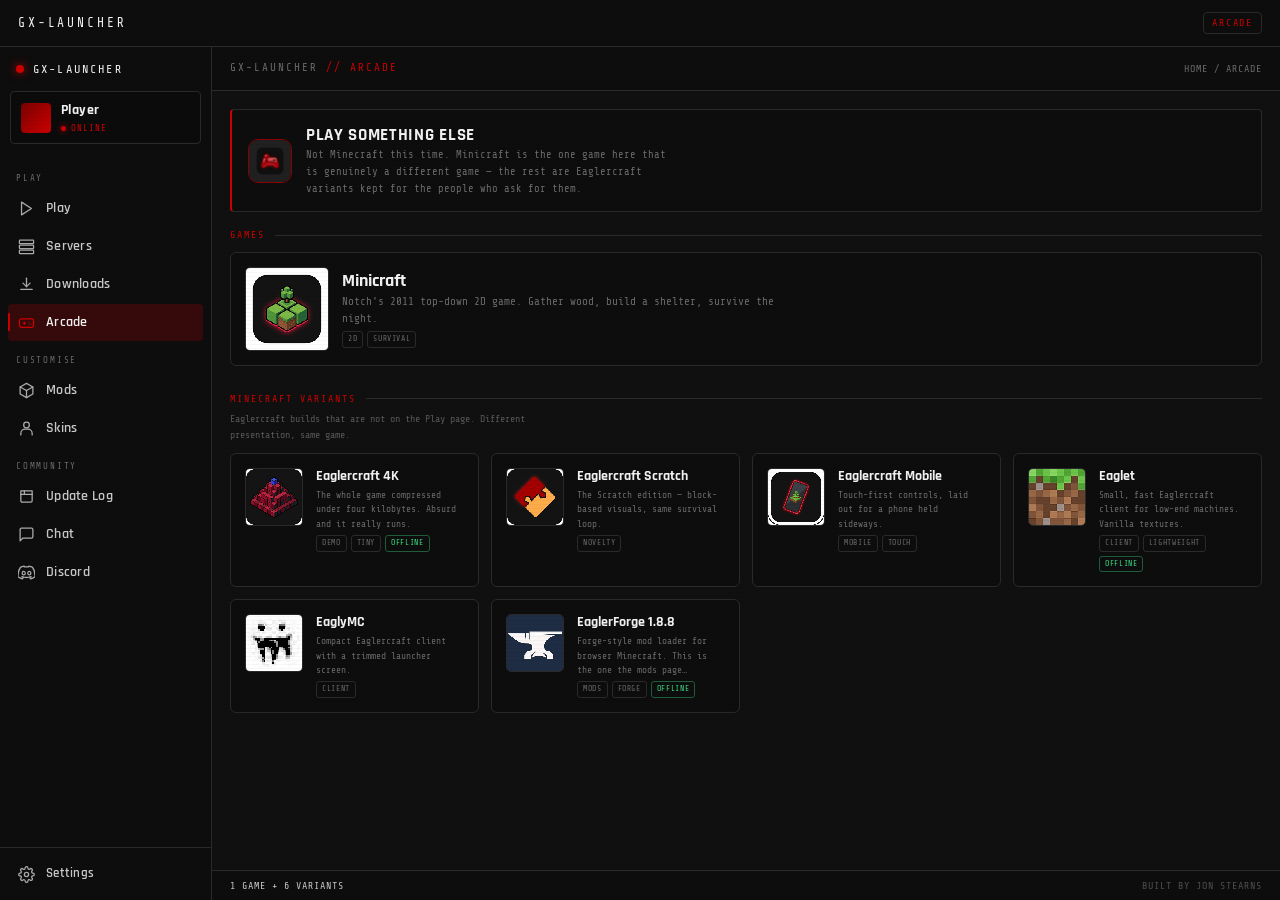
==== commit 00b7fceb: "Fix the layout properly and regroup the arcade Layout, verified with a real headless Chromium (insta" ====
--- a/arcade.html
+++ b/arcade.html
@@ -13,20 +13,25 @@
       overflow-y: auto;
       padding: var(--pad);
     }
+    /* One lead card instead of a bare headline floating over the grid. */
     .arcade-intro {
       display: flex;
-      flex-wrap: wrap;
-      align-items: baseline;
-      gap: 8px 14px;
-      margin-bottom: 14px;
-    }
+      align-items: center;
+      gap: 14px;
+      padding: 14px 16px;
+      margin-bottom: 16px;
+      background: var(--panel);
+      border: 1px solid var(--border);
+      border-left: 2px solid var(--accent);
+      border-radius: var(--radius);
+    }
+    .arcade-intro-text { min-width: 0; }
     .arcade-mark {
-      width: 40px;
-      height: 40px;
+      width: 44px;
+      height: 44px;
       border-radius: 10px;
       flex: none;
-      align-self: center;
-      border: 1px solid var(--line);
+      border: 1px solid var(--border2);
     }
     .arcade-intro h2 {
       font-size: 17px;
@@ -44,6 +49,16 @@
     }
 
     .arcade-group { margin-bottom: 26px; }
+    .arcade-group + .arcade-group { margin-top: 22px; }
+    .arcade-group-note {
+      font-family: var(--mono);
+      font-size: 10px;
+      line-height: 1.6;
+      color: var(--text-dim);
+      opacity: .8;
+      margin: -4px 0 10px;
+      max-width: 70ch;
+    }
     .arcade-group-title {
       display: flex;
       align-items: center;
@@ -62,17 +77,27 @@
       background: var(--border);
     }
 
+    /* A group with a single entry gets a full-width card rather than one
+       lonely tile stranded in a four-up grid. */
+    .arcade-grid.single { grid-template-columns: minmax(0, 1fr); }
+    .arcade-grid.single .game-card { align-items: center; }
+    .arcade-grid.single .game-icon { width: 84px; height: 84px; }
+    .arcade-grid.single .game-name { font-size: 18px; }
+    .arcade-grid.single .game-blurb { -webkit-line-clamp: 2; font-size: 11px; max-width: 74ch; }
+
     .arcade-grid {
       display: grid;
-      grid-template-columns: repeat(auto-fill, minmax(210px, 1fr));
-      gap: 10px;
-    }
+      grid-template-columns: repeat(auto-fill, minmax(232px, 1fr));
+      gap: 12px;
+    }
+    .arcade-wrap { padding-bottom: 28px; }
 
     .game-card {
       position: relative;
       display: flex;
-      gap: 11px;
-      padding: 11px;
+      gap: 13px;
+      padding: 14px;
+      border-bottom: 2px solid transparent;
       background: var(--panel);
       border: 1px solid var(--border);
       border-radius: 6px;
@@ -82,14 +107,15 @@
     }
     .game-card:hover {
       border-color: var(--accent);
+      border-bottom-color: var(--accent);
       background: var(--bg2);
       transform: translateY(-1px);
     }
     .game-card:focus-visible { outline: 2px solid var(--accent); outline-offset: 2px; }
 
     .game-icon {
-      width: 46px;
-      height: 46px;
+      width: 58px;
+      height: 58px;
       flex: 0 0 auto;
       border-radius: 5px;
       background: var(--bg3);
@@ -120,7 +146,7 @@
       line-height: 1.5;
       color: var(--text-dim);
       display: -webkit-box;
-      -webkit-line-clamp: 2;
+      -webkit-line-clamp: 3;
       -webkit-box-orient: vertical;
       overflow: hidden;
     }
@@ -212,9 +238,11 @@
       <div class="arcade-wrap">
         <div class="arcade-intro">
           <img class="arcade-mark" src="resources/icons/arcade.png" alt="">
-          <h2>Play something else</h2>
-          <p>Games that ship with the launcher alongside Eaglercraft. Everything here is either bundled
-             or served by the same mirrors the Build Library uses — nothing new to trust.</p>
+          <div class="arcade-intro-text">
+            <h2>Play something else</h2>
+            <p>Not Minecraft this time. Minicraft is the one game here that is genuinely a different
+               game — the rest are Eaglercraft variants kept for the people who ask for them.</p>
+          </div>
         </div>
 
         <div id="arcade-groups">
--- a/styles.css
+++ b/styles.css
@@ -252,7 +252,7 @@
   border: 1px solid var(--border);
   border-radius: var(--radius);
 }
-.nav-toggle span { display: block; height: 1.5px; background: var(--text); border-radius: 1px; }
+.nav-toggle span { display: block; width: 100%; height: 1.5px; background: var(--text); border-radius: 1px; }
 .nav-toggle:hover { border-color: var(--accent); }
 .nav-toggle:hover span { background: var(--accent); }
 
@@ -826,7 +826,7 @@
   justify-content: space-between;
   gap: 12px;
   padding: 0 var(--pad);
-  height: 44px;
+  min-height: 44px;
   background: var(--panel);
   border-bottom: 1px solid var(--border);
 }
@@ -1198,8 +1198,8 @@
   text-transform: uppercase;
   color: var(--text-dim);
 }
-.bottom-bar .status-line { color: var(--text); }
-.bottom-bar .credit { margin-left: auto; opacity: .7; }
+.bottom-bar .status-line, .statusbar .status-line { color: var(--text); }
+.bottom-bar .credit, .statusbar .credit { margin-left: auto; opacity: .7; }
 
 .game-title {
   font-family: var(--mono);
@@ -1260,6 +1260,6 @@
   white-space: nowrap;
 }
 @media (max-width: 620px) {
-  .top-bar { min-height: 38px; }
+  .top-bar { min-height: 44px; }
   .top-bar .breadcrumb { display: none; }
 }
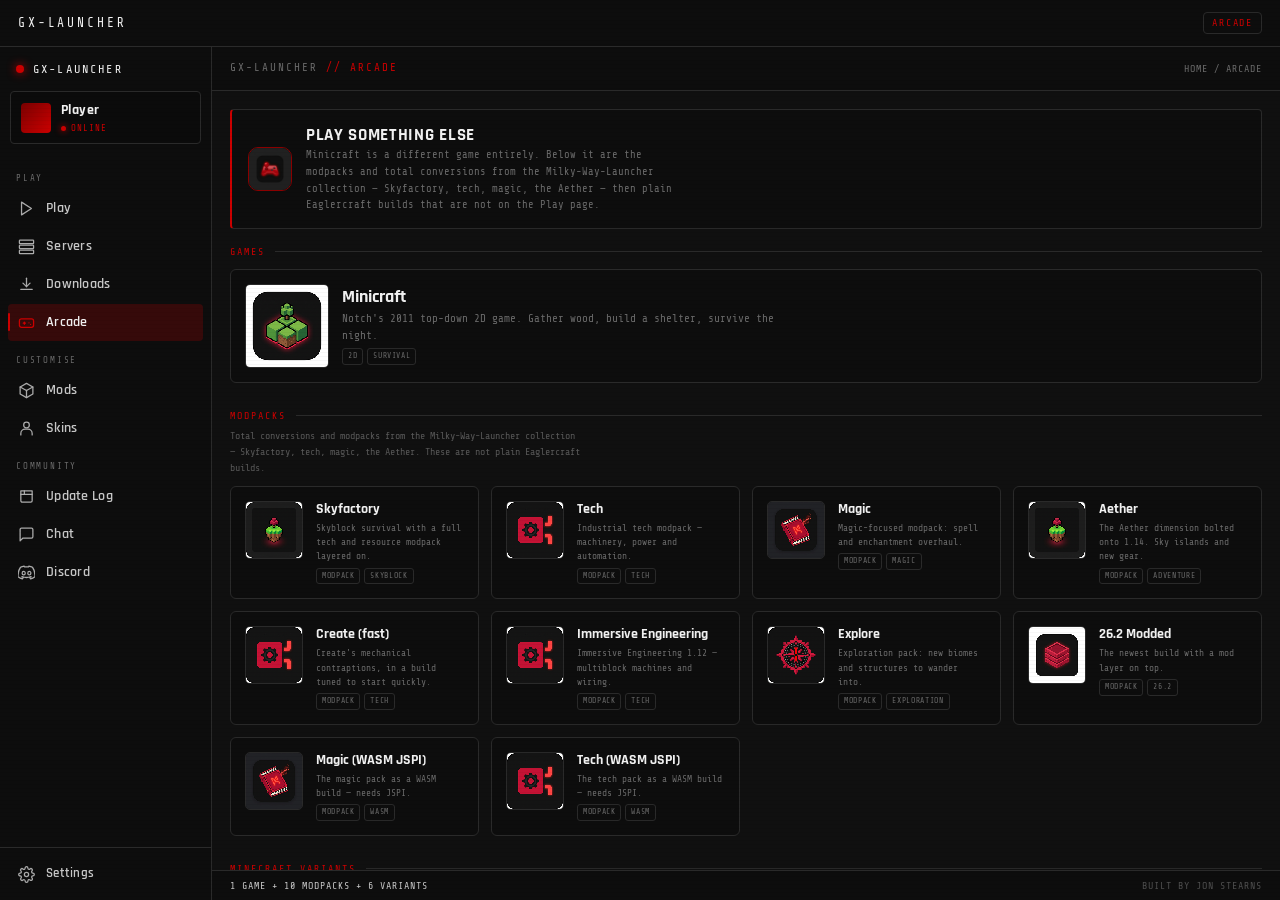
==== commit 5a20dd81: "Trim 2.4 GB of duplicated builds; add Milky-Way-Launcher as a source Bloat: - game/ shipped 119 buil" ====
--- a/arcade.html
+++ b/arcade.html
@@ -240,8 +240,9 @@
           <img class="arcade-mark" src="resources/icons/arcade.png" alt="">
           <div class="arcade-intro-text">
             <h2>Play something else</h2>
-            <p>Not Minecraft this time. Minicraft is the one game here that is genuinely a different
-               game — the rest are Eaglercraft variants kept for the people who ask for them.</p>
+            <p>Minicraft is a different game entirely. Below it are the modpacks and total
+               conversions from the Milky-Way-Launcher collection — Skyfactory, tech, magic, the
+               Aether — then plain Eaglercraft builds that are not on the Play page.</p>
           </div>
         </div>
 
--- a/styles.css
+++ b/styles.css
@@ -202,12 +202,16 @@
   position: relative;
   overflow: hidden;
 }
-/* zoom scales the resolved box, so divide first to stay viewport-sized */
+/* Zooming the shell scales it up or down, but the percentage width inside a
+   zoomed element already resolves against the *scaled* containing block. The
+   old calc(100% / scale) divided on top of that, so the box came out wrong in
+   both directions: at 150% the play stage collapsed to a sliver and at 75% the
+   build library was pushed off-screen. Plain 100% is the correct size. */
 @supports (zoom: 1) {
   .launcher {
     zoom: var(--ui-scale);
-    width: calc(100% / var(--ui-scale));
-    height: calc(100% / var(--ui-scale));
+    width: 100%;
+    height: 100%;
   }
 }
 
@@ -494,6 +498,30 @@
   max-width: 46ch;
   line-height: 1.5;
 }
+
+/* The stage sits on a photographic, always-dark backdrop with its own black
+   scrim, so text over it must NOT follow the light theme's ink colours —
+   that made "Pick a build" white-on-white and the secondary buttons
+   unreadable. Pin every stage colour to the dark side, whatever the theme. */
+.stage .stage-title,
+.stage .stage-sub,
+.stage .stage-eyebrow { color: #f2f2f2; }
+.stage .stage-sub { color: #c8c8c8; }
+.stage .stage-eyebrow { color: #b0b0b0; }
+.stage .btn-secondary,
+.stage .btn-ghost {
+  color: #f2f2f2;
+  border-color: rgba(255,255,255,.28);
+  background: rgba(255,255,255,.08);
+}
+.stage .btn-ghost { background: transparent; color: #c8c8c8; }
+.stage .btn-secondary:hover,
+.stage .btn-ghost:hover {
+  color: #ffffff;
+  border-color: var(--accent);
+  background: rgba(204,0,0,.35);
+}
+.stage .gx-tag { color: #d8d8d8; border-color: rgba(255,255,255,.25); }
 .stage-tags { display: flex; flex-wrap: wrap; gap: 6px; min-height: 0; }
 
 .stage-actions {
@@ -696,6 +724,12 @@
 }
 .gx-tag.wasm { color: #ffb300; border-color: #6b4a00; }
 .gx-tag.local { color: #3ddc84; border-color: #1f5c3a; }
+/* The green/amber tag inks were tuned against the dark panel. On the light
+   theme they land at ~1.7:1 against the light card, so they read as blanks. */
+[data-theme="light"] .gx-tag.wasm,
+html[data-theme="light"] .gx-tag.wasm { color: #8a5b00; border-color: #c9a04a; }
+[data-theme="light"] .gx-tag.local,
+html[data-theme="light"] .gx-tag.local { color: #1a6b3c; border-color: #7fbf9a; }
 .gx-empty {
   padding: 30px 16px;
   text-align: center;
